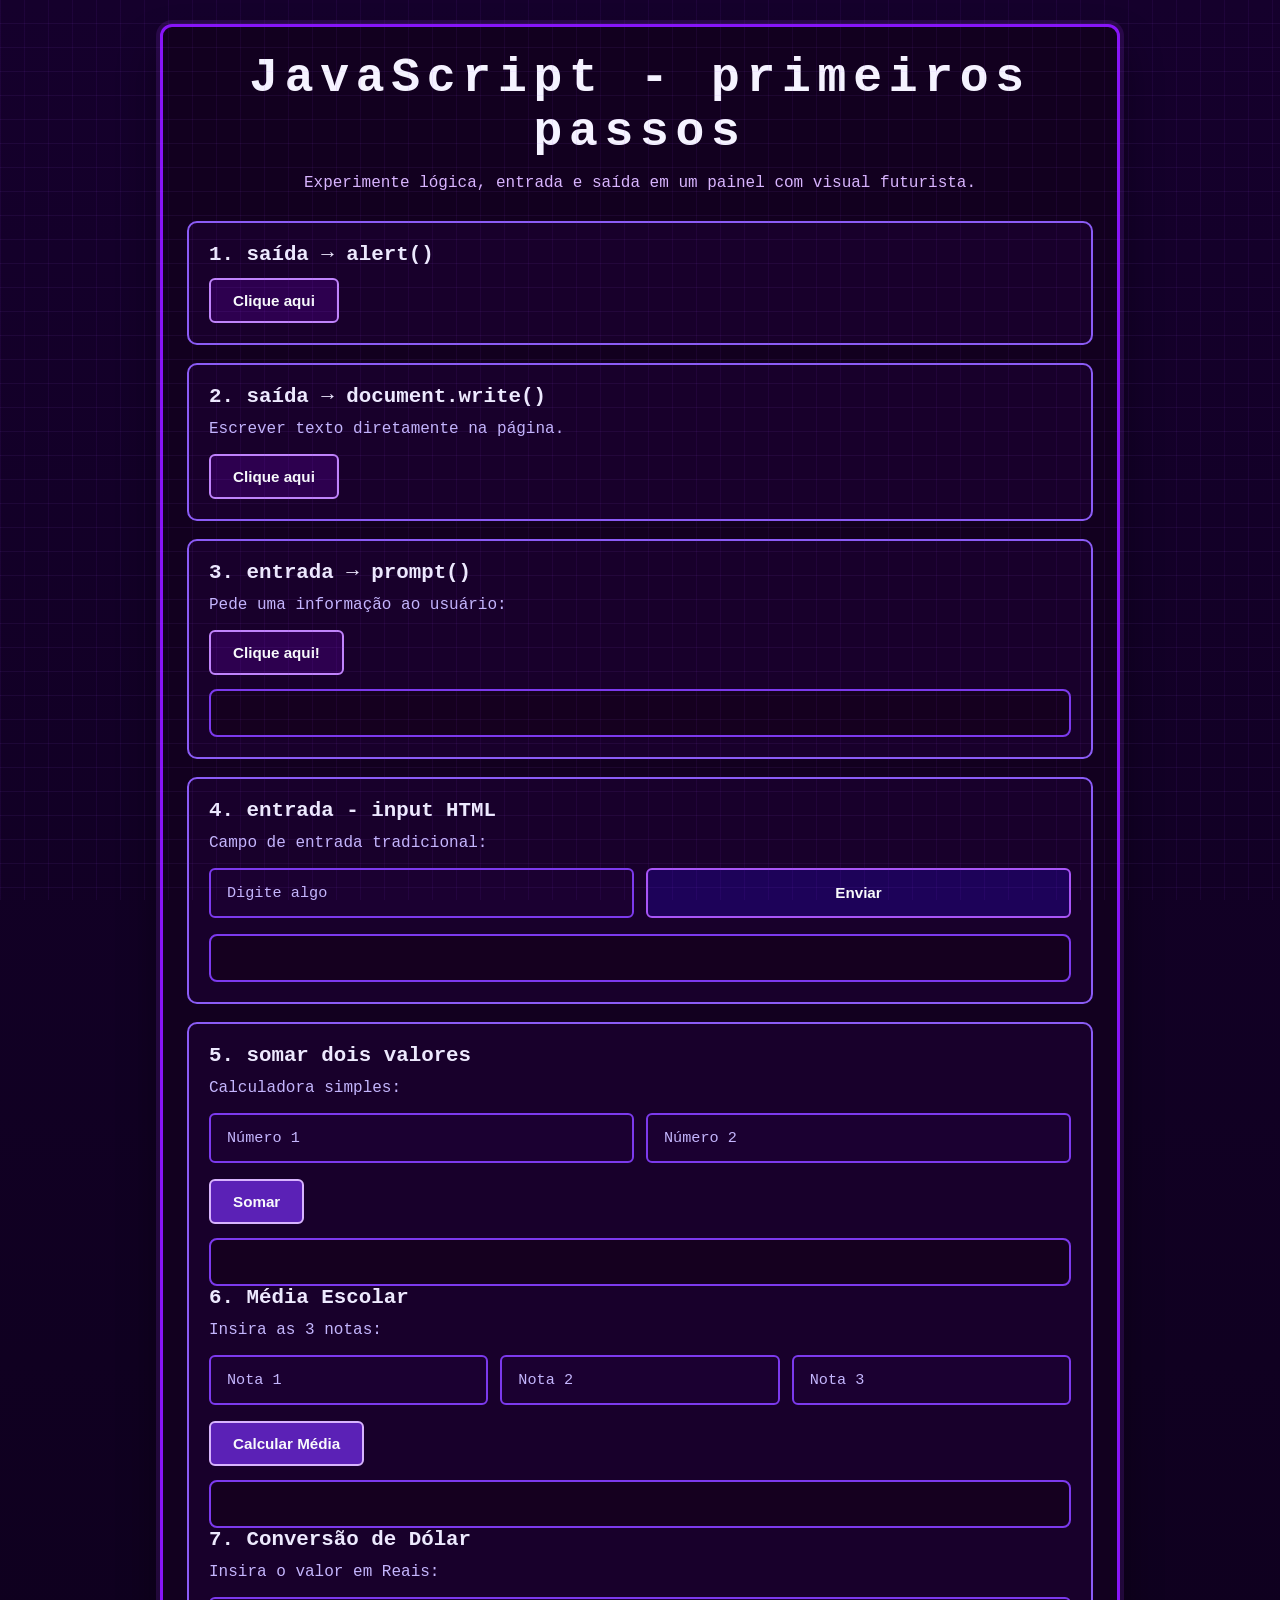
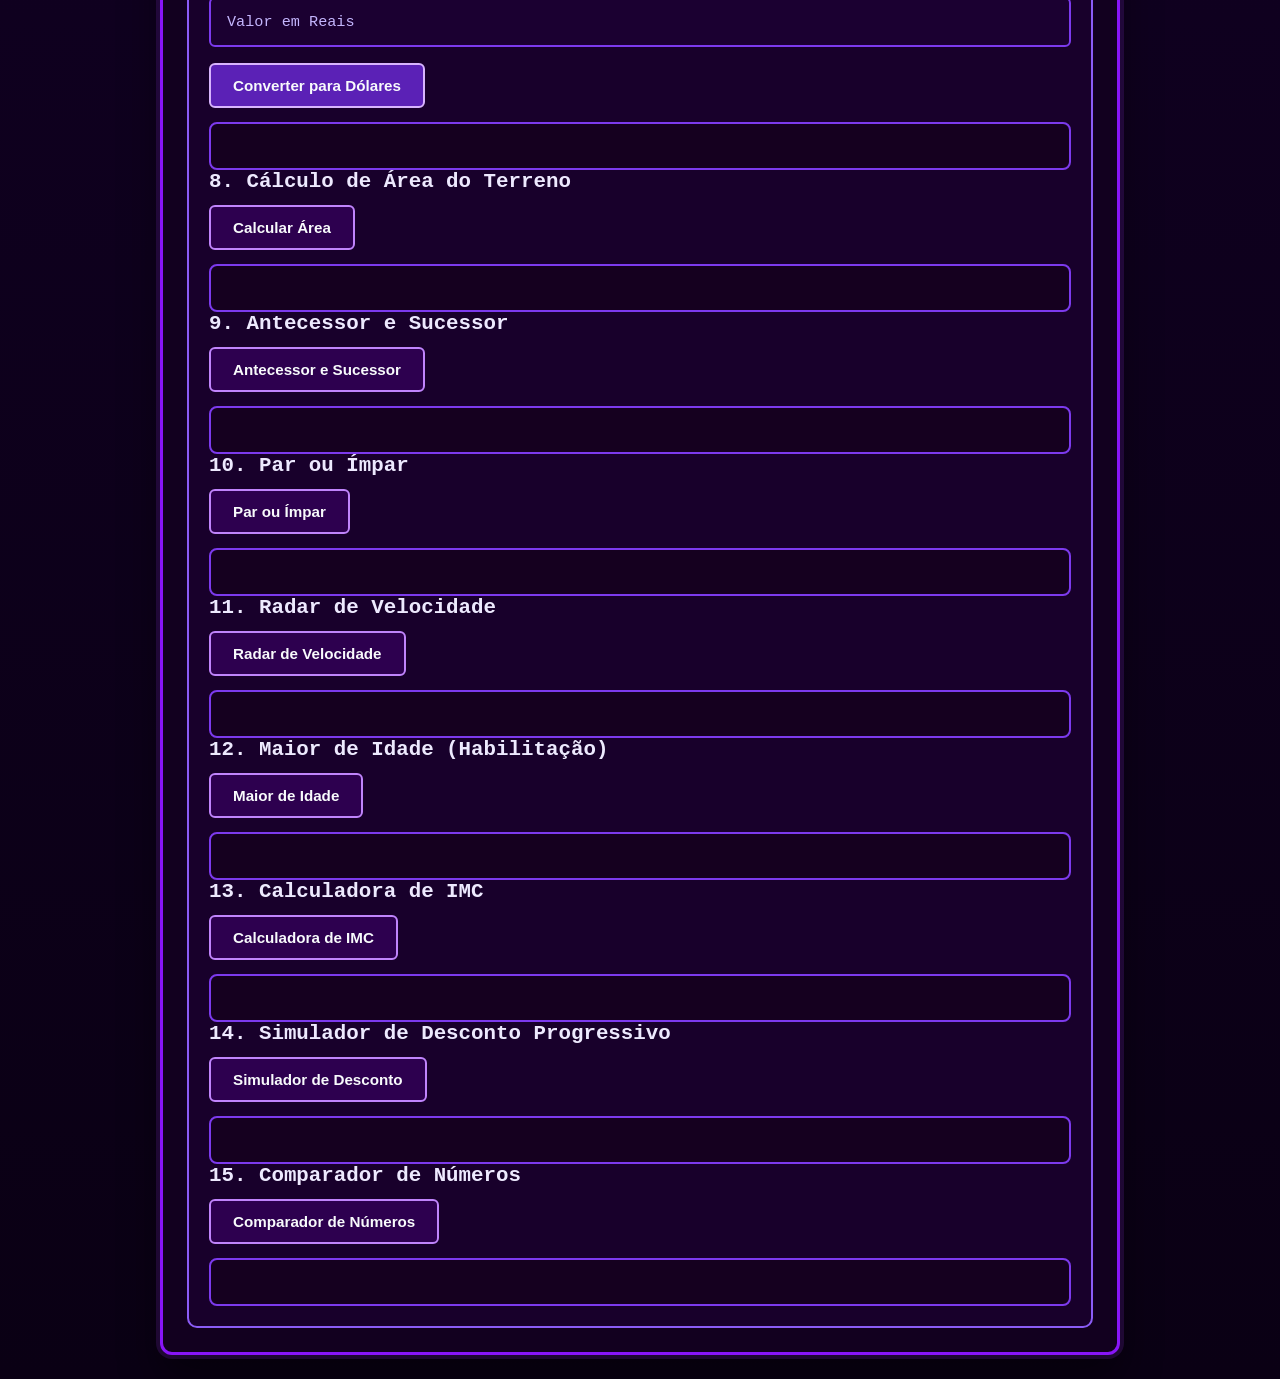
==== index.html @ 270cf328 "commit" ====
<!DOCTYPE html>
<html lang="pt-br">
<head>
    <meta charset="UTF-8">
    <meta name="viewport" content="width=device-width, initial-scale=1.0">
    <title>Futuristic JavaScript Lab</title>
    <link rel="stylesheet" href="./style.css">
</head>
<body>
    <main class="page">
        <div class="container">
            <header class="hero">
                <h1>JavaScript - primeiros passos</h1>
                <p>Experimente lógica, entrada e saída em um painel com visual futurista.</p>
            </header>

            <section class="card">
                <h2>1. saída → alert()</h2>
                <button class="btn" onclick="alert('Olá mundo!')">Clique aqui</button>
            </section>

            <section class="card">
                <h2>2. saída → document.write()</h2>
                <p>Escrever texto diretamente na página.</p>
                <button class="btn" onclick="minhaFuncao()">Clique aqui</button>
            </section>

            <section class="card">
                <h2>3. entrada → prompt()</h2>
                <p>Pede uma informação ao usuário:</p>
                <button class="btn" onclick="pergunta()">Clique aqui!</button>
                <div id="res1" class="resultado"></div>
            </section>

            <section class="card">
                <h2>4. entrada - input HTML</h2>
                <p>Campo de entrada tradicional:</p>
                <div class="form-row">
                    <input type="text" id="campo1" placeholder="Digite algo">
                    <button class="btn btn-secondary" onclick="mostrarTexto()">Enviar</button>
                </div>
                <div id="res2" class="resultado"></div>
            </section>

            <section class="card">
                <h2>5. somar dois valores</h2>
                <p>Calculadora simples:</p>
                <div class="form-row">
                    <input type="number" id="num1" placeholder="Número 1">
                    <input type="number" id="num2" placeholder="Número 2">
                </div>
                <button class="btn btn-primary" onclick="somar()">Somar</button>
                <div id="res3" class="resultado"></div>

                <h2> 6. Média Escolar</h2>
                <p>Insira as 3 notas:</p>
                <div class="form-row">
                    <input type="number" id="nota1" placeholder="Nota 1" min="0" max="10" step="0.1">
                    <input type="number" id="nota2" placeholder="Nota 2" min="0" max="10" step="0.1">
                    <input type="number" id="nota3" placeholder="Nota 3" min="0" max="10" step="0.1">
                </div>
                <button class="btn btn-primary" onclick="calcularMedia()">Calcular Média</button>
                <div id="res4" class="resultado"></div>

                <h2> 7. Conversão de Dólar</h2>
                <p>Insira o valor em Reais:</p>
                <div class="form-row">
                    <input type="number" id="reais" placeholder="Valor em Reais" step="0.01">
                </div>
                <button class="btn btn-primary" onclick="converterDolar()">Converter para Dólares</button>
                <div id="res5" class="resultado"></div>

                <h2> 8. Cálculo de Área do Terreno</h2>
                 <button class="btn" onclick="calcularAreaPrompt()">Calcular Área</button>
                <div id="res7" class="resultado"></div>
             
                <h2> 9. Antecessor e Sucessor</h2>
                 <button class="btn" onclick="AntecessorSucessor()">Antecessor e Sucessor</button>
                <div id="res9" class="resultado"></div>

                <h2> 10. Par ou Ímpar</h2>
                 <button class="btn" onclick="ParOuImpar()">Par ou Ímpar</button>
                <div id="res10" class="resultado"></div>

                <h2> 11. Radar de Velocidade</h2>
                <button class="btn" onclick="RadardeVelocidade()">Radar de Velocidade</button>
                <div id="res11" class="resultado"></div>

                <h2> 12. Maior de Idade (Habilitação)</h2>
                <button class="btn" onclick="MaiordeIdade()">Maior de Idade</button>
                <div id="res12" class="resultado"></div>

                <h2> 13. Calculadora de IMC</h2>
                <button class="btn" onclick="CalculadoraIMC()">Calculadora de IMC</button>
                <div id="res13" class="resultado"></div>

                <h2> 14. Simulador de Desconto Progressivo</h2>
                <button class="btn" onclick="SimuladorDesconto()">Simulador de Desconto</button>
                <div id="res14" class="resultado"></div>

                <h2> 15. Comparador de Números </h2>
                <button class="btn" onclick="ComparadorNumeros()">Comparador de Números</button>
                <div id="res15" class="resultado"></div>
            </section>
        </div>
            </main>
    <script src="./js/script.js"></script>
</body>
</html>
---- style.css ----
* {
    box-sizing: border-box;
}

body {
    margin: 0;
    min-height: 100vh;
    font-family: "Courier New", Courier, monospace;
    background: linear-gradient(180deg, #15002c 0%, #0a0014 100%);
    color: #f3f4ff;
    image-rendering: crisp-edges;
}

body::before {
    content: "";
    position: fixed;
    inset: 0;
    background-image: linear-gradient(90deg, rgba(147, 51, 234, 0.08) 1px, transparent 1px),
                      linear-gradient(0deg, rgba(168, 85, 247, 0.08) 1px, transparent 1px);
    background-size: 24px 24px;
    pointer-events: none;
}

.page {
    display: flex;
    align-items: center;
    justify-content: center;
    min-height: 100vh;
    padding: 24px;
}

.container {
    width: min(100%, 960px);
    background: #12001f;
    border: 3px solid #8815f8;
    border-radius: 12px;
    padding: 24px;
    box-shadow: 0 0 0 4px rgba(147, 51, 234, 0.16), 0 24px 40px rgba(0, 0, 0, 0.45);
}

.hero {
    text-align: center;
    margin-bottom: 24px;
}

.hero h1 {
    margin: 0;
    font-size: clamp(2rem, 4vw, 3rem);
    letter-spacing: 0.14em;
    color: #f5f3ff;
    text-shadow: 0 0 0 rgba(255, 255, 255, 0.1);
}

.hero p {
    margin: 12px auto 0;
    max-width: 740px;
    color: #d8b4fe;
    line-height: 1.6;
}

.card {
    background: #18002b;
    border: 2px solid #8b5cf6;
    border-radius: 10px;
    padding: 20px;
    margin-bottom: 18px;
}

.card:last-child {
    margin-bottom: 0;
}

.card h2 {
    margin: 0 0 12px;
    font-size: 1.3rem;
    color: #ede9fe;
}

.card p {
    margin: 0 0 16px;
    color: #c4b5fd;
}

.form-row {
    display: grid;
    grid-template-columns: repeat(auto-fit, minmax(160px, 1fr));
    gap: 12px;
    margin-bottom: 16px;
}

input[type="text"],
input[type="number"] {
    width: 100%;
    padding: 14px 16px;
    border-radius: 6px;
    border: 2px solid #7c3aed;
    background: #1b0031;
    color: #f8fafc;
    font-family: inherit;
    font-size: 0.95rem;
}

input[type="text"]::placeholder,
input[type="number"]::placeholder {
    color: #c4b5fd;
}

input[type="text"]:focus,
input[type="number"]:focus {
    outline: none;
    border-color: #c084fc;
}

button {
    cursor: pointer;
    border: 2px solid #c084fc;
    border-radius: 6px;
    padding: 12px 22px;
    font-size: 0.95rem;
    font-weight: 700;
    background: #2d004f;
    color: #f8fafc;
    transition: transform 120ms ease, background 120ms ease;
}

.btn:hover {
    transform: translateY(-1px);
    background: #4c1d95;
}

.btn-secondary {
    background: #1d0259;
    border-color: #a855f7;
}

.btn-primary {
    background: #5b21b6;
    border-color: #d8b4fe;
}

.resultado {
    margin-top: 14px;
    padding: 18px;
    border-radius: 8px;
    background: #15001f;
    border: 2px solid #7c3aed;
    color: #f8fafc;
    min-height: 48px;
}

@media (max-width: 640px) {
    .container {
        padding: 18px;
    }

    .card {
        padding: 18px;
    }

    .hero h1 {
        font-size: clamp(1.8rem, 8vw, 2.6rem);
    }
}
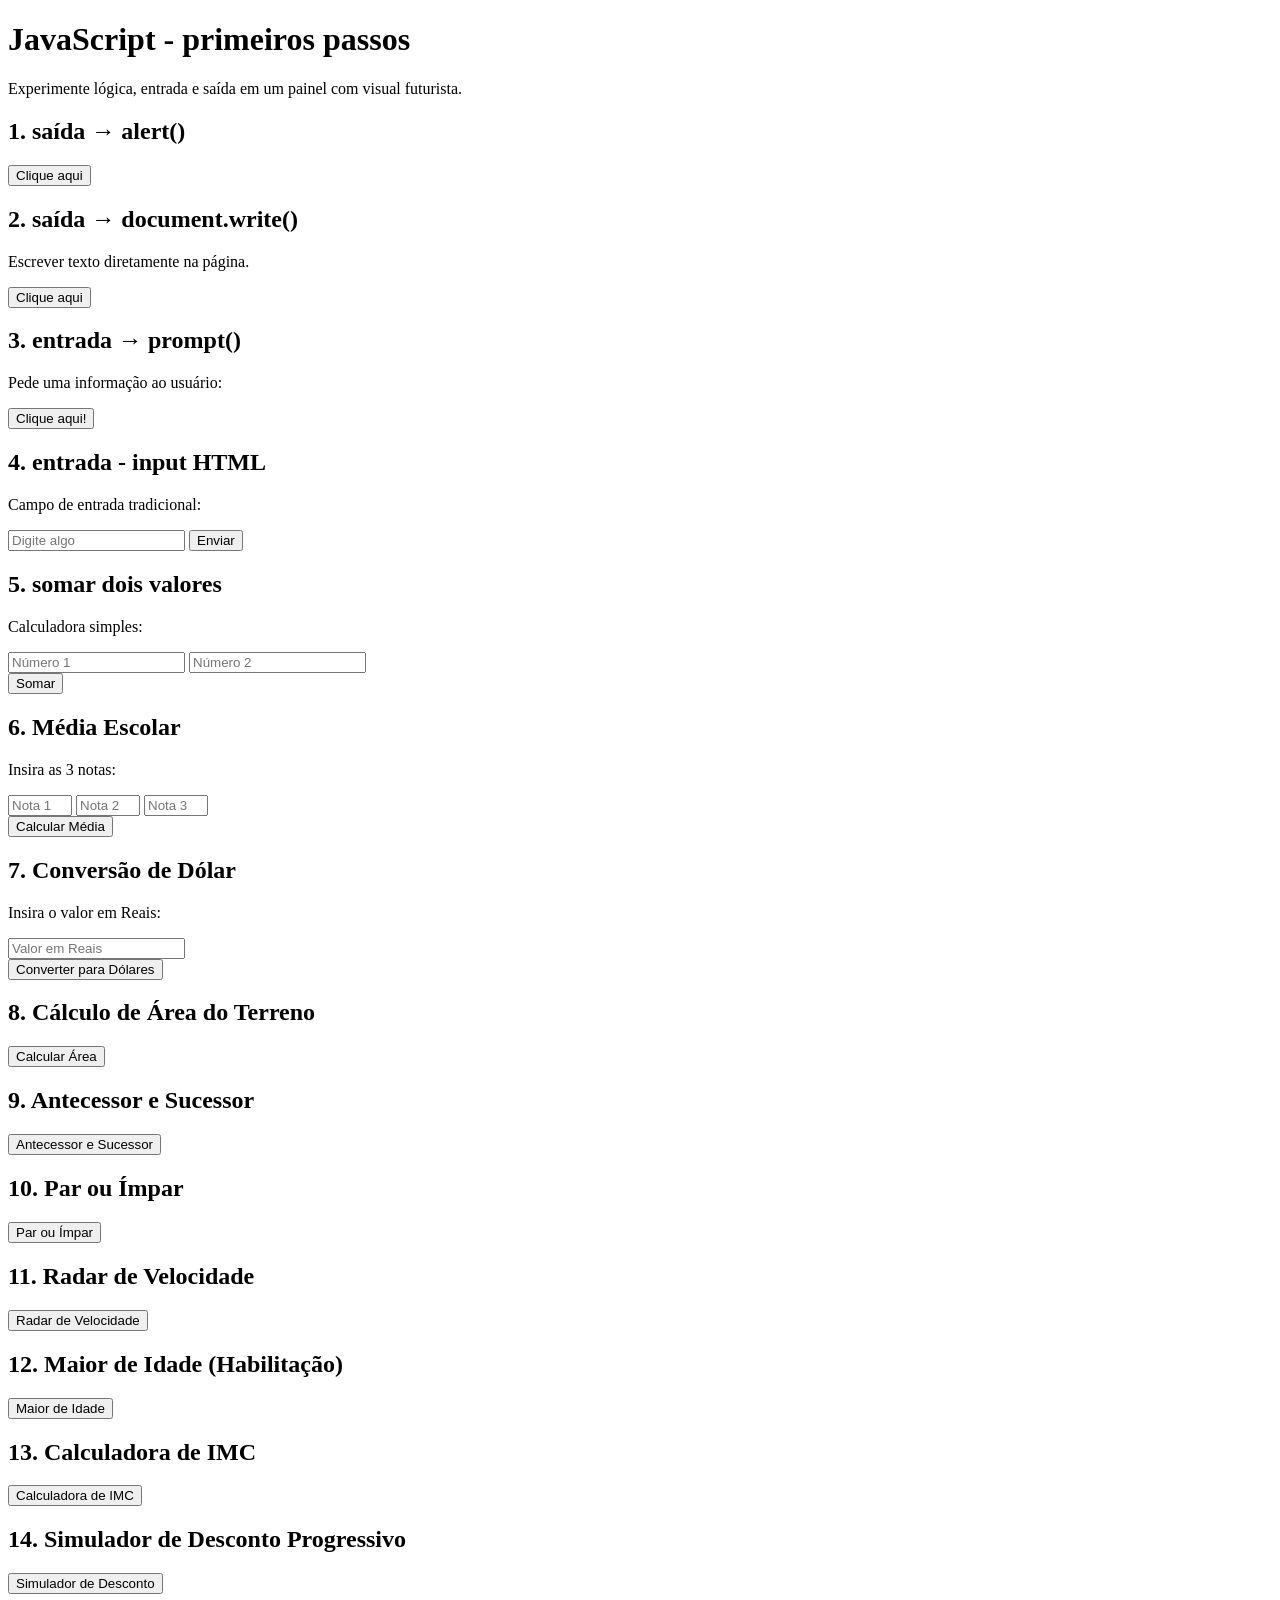
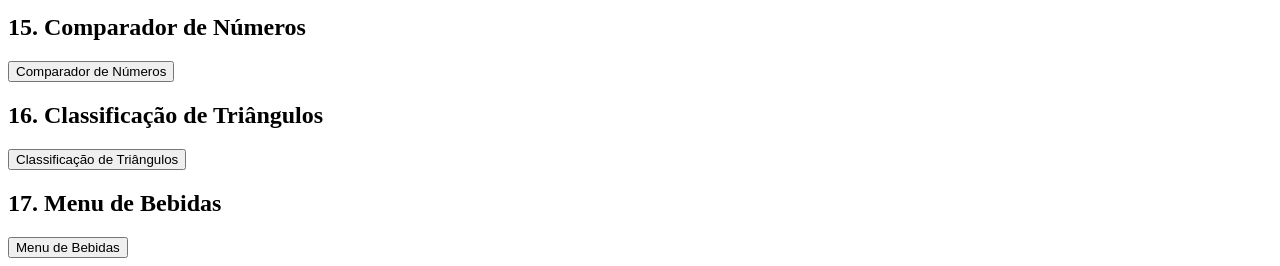
==== commit 779f2fbb: "limpando arquivos" ====
--- a/index.html
+++ b/index.html
@@ -4,8 +4,9 @@
     <meta charset="UTF-8">
     <meta name="viewport" content="width=device-width, initial-scale=1.0">
     <title>Futuristic JavaScript Lab</title>
-    <link rel="stylesheet" href="./style.css">
+    <link rel="stylesheet" href="./css/style.css">
 </head>
+
 <body>
     <main class="page">
         <div class="container">
@@ -51,7 +52,8 @@
                 </div>
                 <button class="btn btn-primary" onclick="somar()">Somar</button>
                 <div id="res3" class="resultado"></div>
-
+            </section>
+            <section class="card">
                 <h2> 6. Média Escolar</h2>
                 <p>Insira as 3 notas:</p>
                 <div class="form-row">
@@ -61,7 +63,8 @@
                 </div>
                 <button class="btn btn-primary" onclick="calcularMedia()">Calcular Média</button>
                 <div id="res4" class="resultado"></div>
-
+            </section>
+            <section class="card">
                 <h2> 7. Conversão de Dólar</h2>
                 <p>Insira o valor em Reais:</p>
                 <div class="form-row">
@@ -69,48 +72,71 @@
                 </div>
                 <button class="btn btn-primary" onclick="converterDolar()">Converter para Dólares</button>
                 <div id="res5" class="resultado"></div>
+            </section>
+            <section class="card">
 
                 <h2> 8. Cálculo de Área do Terreno</h2>
-                 <button class="btn" onclick="calcularAreaPrompt()">Calcular Área</button>
+                <button class="btn" onclick="calcularAreaPrompt()">Calcular Área</button>
                 <div id="res7" class="resultado"></div>
-             
+            </section>
+            <section class="card">
+
                 <h2> 9. Antecessor e Sucessor</h2>
-                 <button class="btn" onclick="AntecessorSucessor()">Antecessor e Sucessor</button>
+                <button class="btn" onclick="AntecessorSucessor()">Antecessor e Sucessor</button>
                 <div id="res9" class="resultado"></div>
+            </section>
+            <section class="card">
 
                 <h2> 10. Par ou Ímpar</h2>
-                 <button class="btn" onclick="ParOuImpar()">Par ou Ímpar</button>
+                <button class="btn" onclick="ParOuImpar()">Par ou Ímpar</button>
                 <div id="res10" class="resultado"></div>
+            </section>
+            <section class="card">
 
                 <h2> 11. Radar de Velocidade</h2>
                 <button class="btn" onclick="RadardeVelocidade()">Radar de Velocidade</button>
                 <div id="res11" class="resultado"></div>
+            </section>
+            <section class="card">
 
                 <h2> 12. Maior de Idade (Habilitação)</h2>
                 <button class="btn" onclick="MaiordeIdade()">Maior de Idade</button>
                 <div id="res12" class="resultado"></div>
+            </section>
+            <section class="card">
 
                 <h2> 13. Calculadora de IMC</h2>
                 <button class="btn" onclick="CalculadoraIMC()">Calculadora de IMC</button>
                 <div id="res13" class="resultado"></div>
+            </section>
+            <section class="card">
 
                 <h2> 14. Simulador de Desconto Progressivo</h2>
                 <button class="btn" onclick="SimuladorDesconto()">Simulador de Desconto</button>
                 <div id="res14" class="resultado"></div>
+            </section>
+            <section class="card">
 
                 <h2> 15. Comparador de Números </h2>
                 <button class="btn" onclick="ComparadorNumeros()">Comparador de Números</button>
                 <div id="res15" class="resultado"></div>
             </section>
+            <section class="card">
+
+                <h2> 16. Classificação de Triângulos</h2>
+                <button class="btn" onclick="ClassificacaoTriangulos()">Classificação de Triângulos</button>
+                <div id="res16" class="resultado"></div>
+            </section>
+<section class="card">
+             <h2> 17.  Menu de Bebidas</h2>
+                <button class="btn" onclick="MenuBebidas()">Menu de Bebidas</button>
+                <div id="res17" class="resultado"></div>
+            </section>
+
+
         </div>
-            </main>
-    <script src="./js/script.js"></script>
+    </main>
+<Script src="./js/script.js"></script>
+
 </body>
-</html> 
-
-                
-    
-
-        
-               
-   +</html>
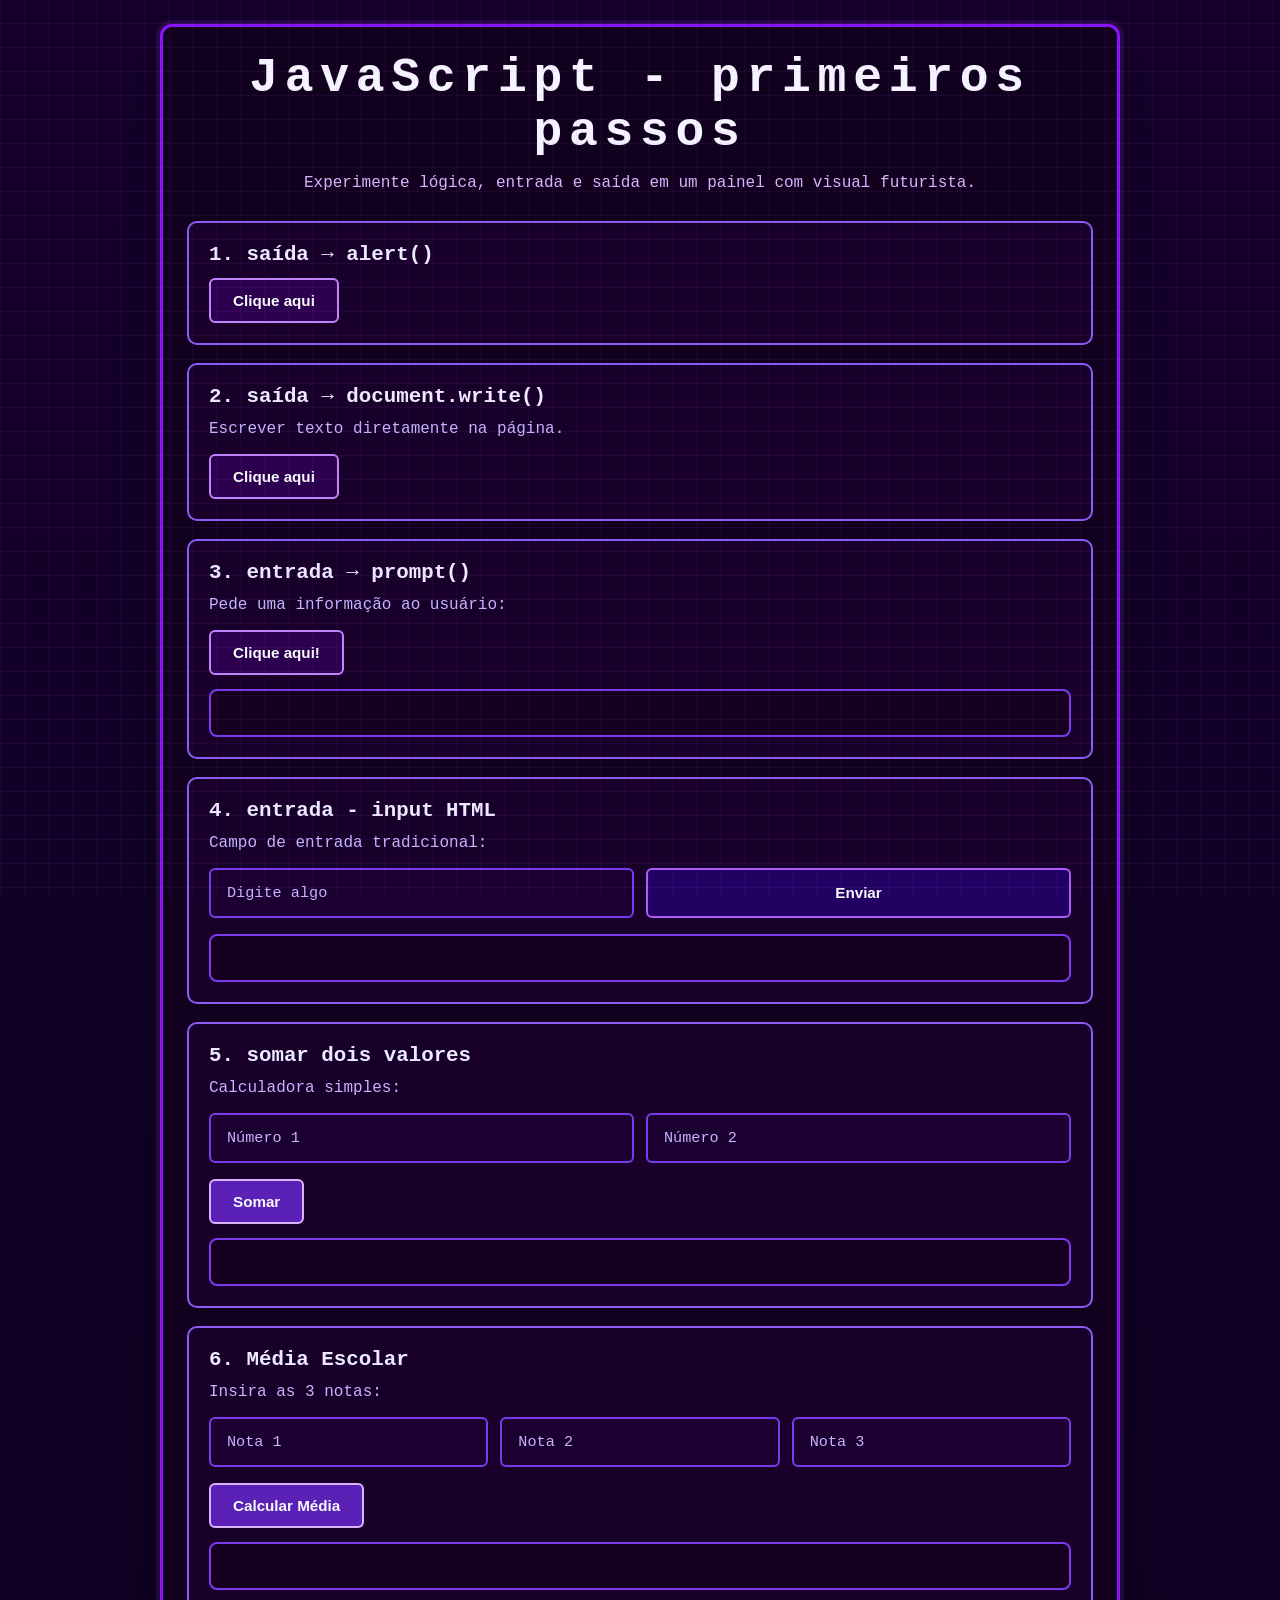
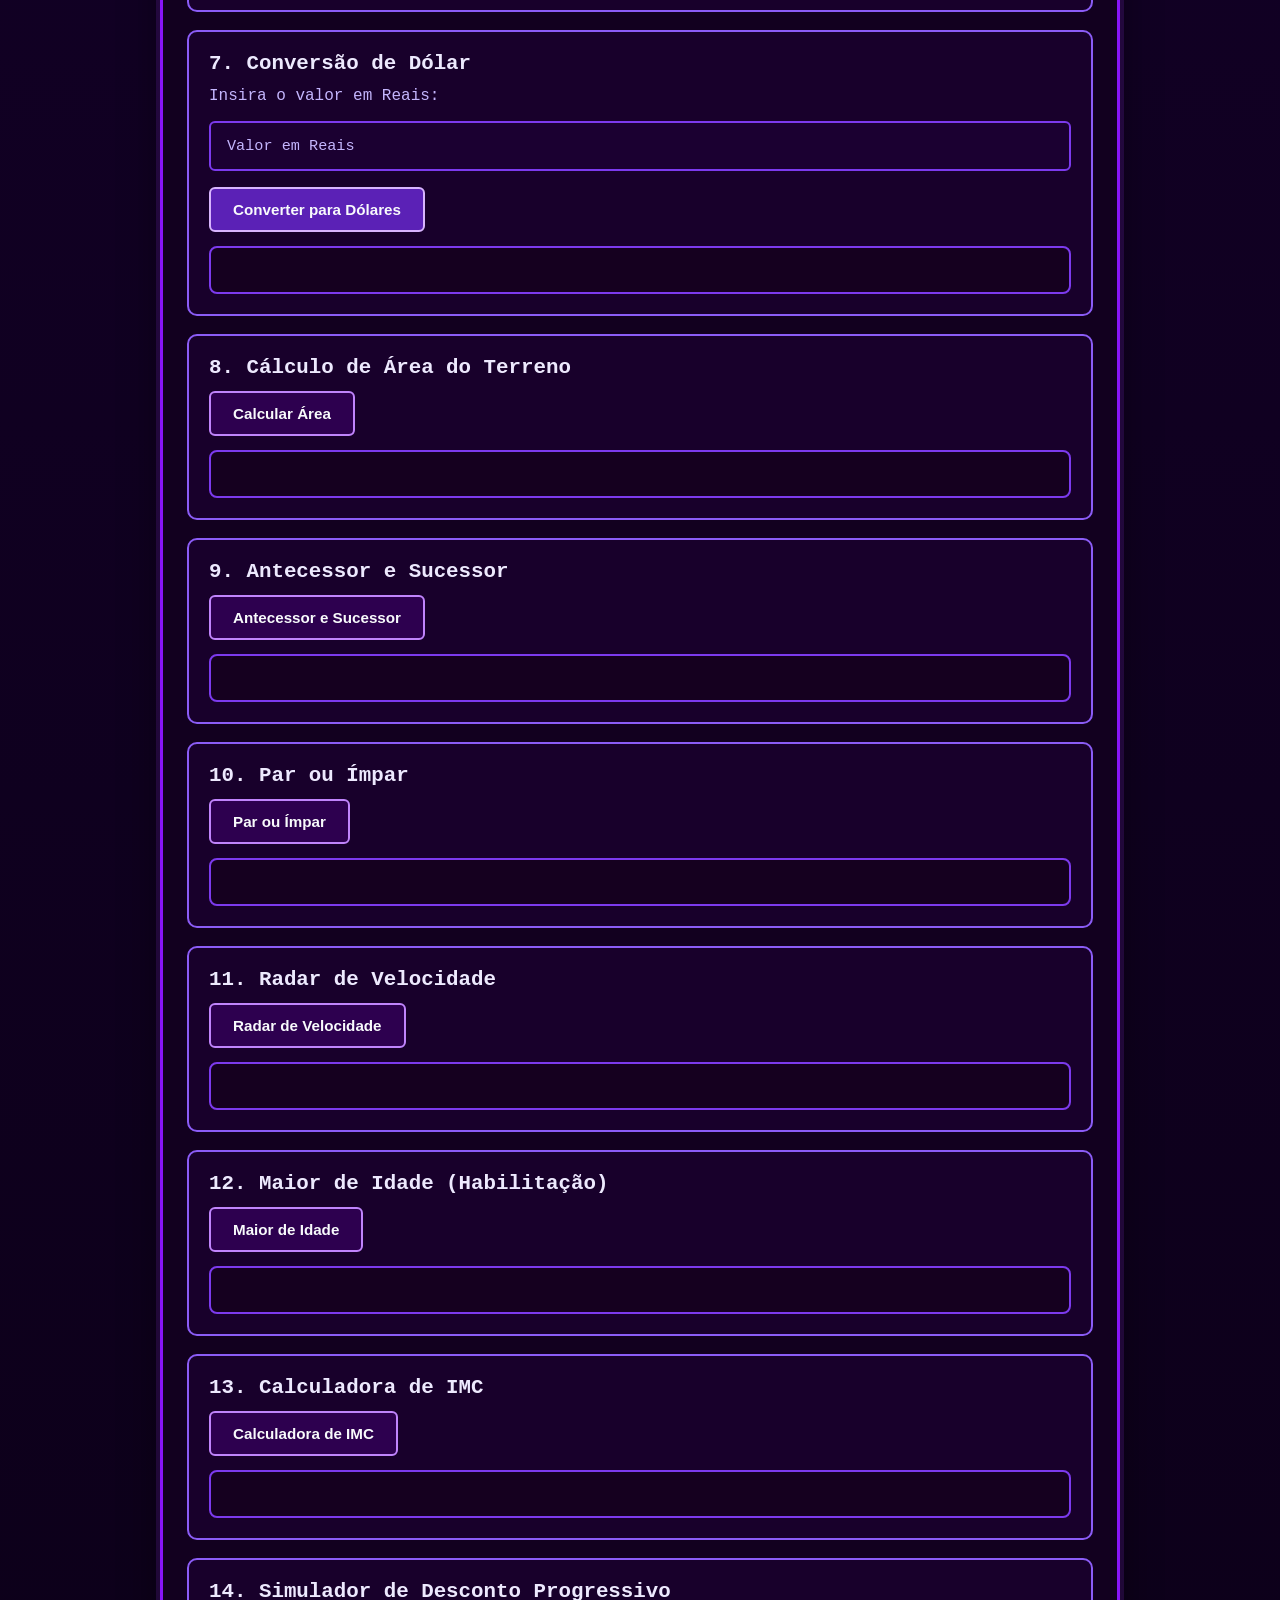
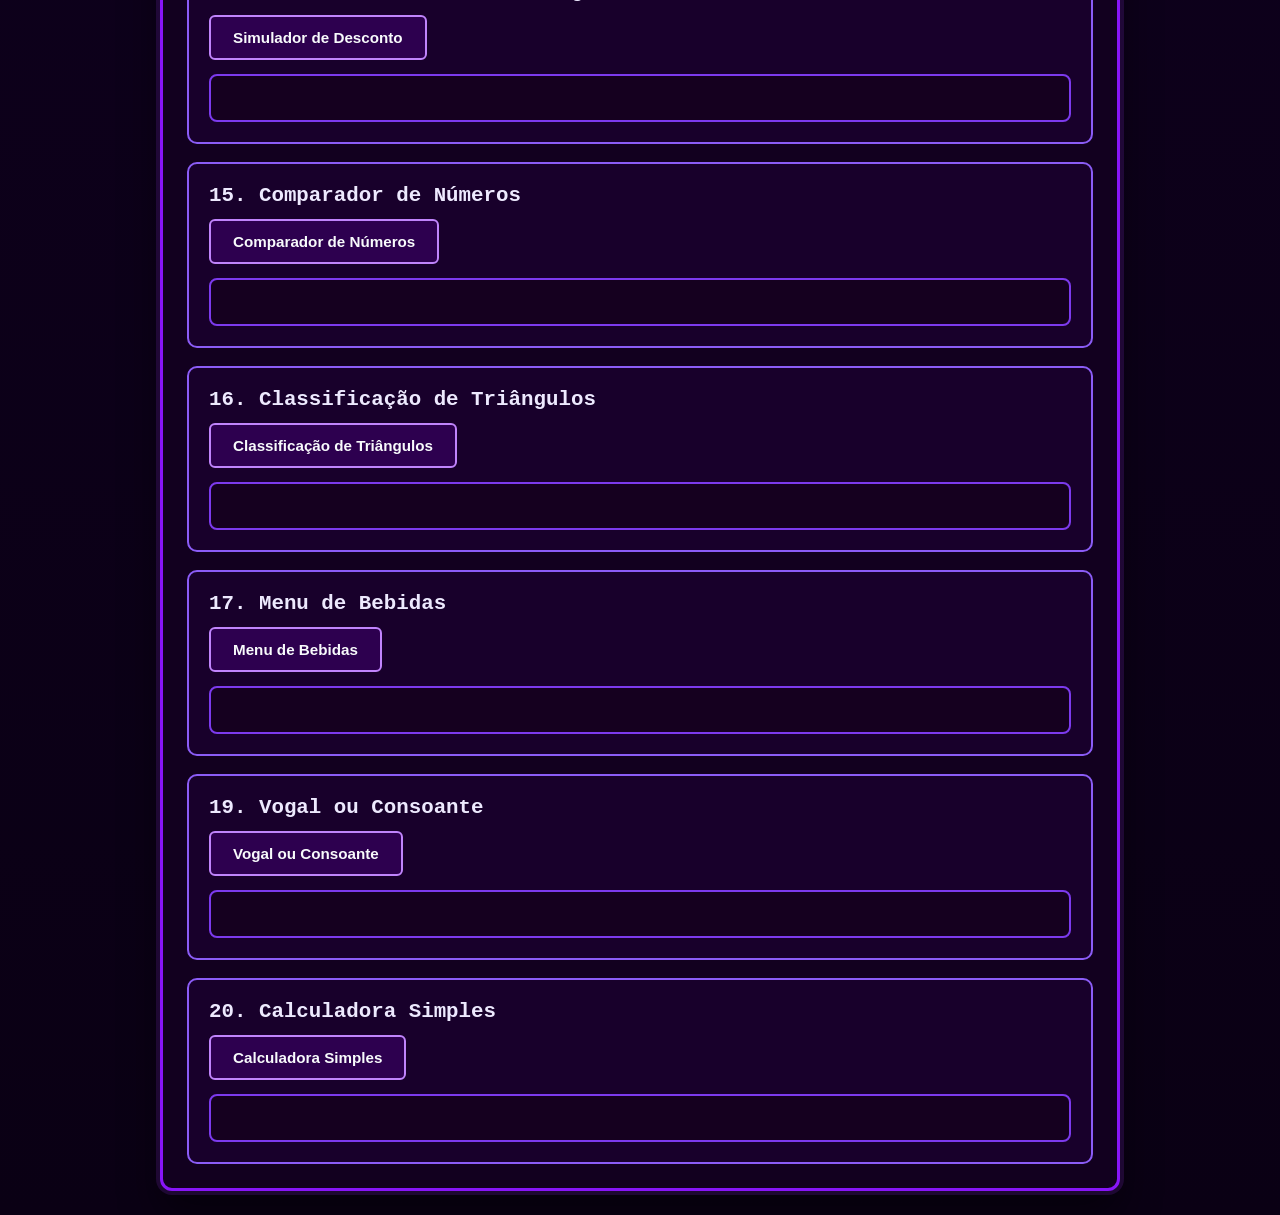
==== commit 8cc90369: "Minha primeira atualização" ====
--- a/index.html
+++ b/index.html
@@ -132,6 +132,20 @@
                 <button class="btn" onclick="MenuBebidas()">Menu de Bebidas</button>
                 <div id="res17" class="resultado"></div>
             </section>
+        
+            <section class="card">
+                 <h2> 19.  Vogal ou Consoante </h2>
+                <button class="btn" onclick="VogalOuConsoante()">Vogal ou Consoante</button>
+                <div id="res19" class="resultado"></div>
+            </section>
+
+             <section class="card">
+                 <h2> 20.  Calculadora Simples </h2>
+                <button class="btn" onclick="CalculadoraSimples()">Calculadora Simples</button>
+                <div id="res20" class="resultado"></div>
+            </section>
+
+
 
 
         </div>
--- a/css/style.css
+++ b/css/style.css
@@ -0,0 +1,163 @@
+* {
+    box-sizing: border-box;
+}
+
+body {
+    margin: 0;
+    min-height: 100vh;
+    font-family: "Courier New", Courier, monospace;
+    background: linear-gradient(180deg, #15002c 0%, #0a0014 100%);
+    color: #f3f4ff;
+    image-rendering: crisp-edges;
+}
+
+body::before {
+    content: "";
+    position: fixed;
+    inset: 0;
+    background-image: linear-gradient(90deg, rgba(147, 51, 234, 0.08) 1px, transparent 1px),
+                      linear-gradient(0deg, rgba(168, 85, 247, 0.08) 1px, transparent 1px);
+    background-size: 24px 24px;
+    pointer-events: none;
+}
+
+.page {
+    display: flex;
+    align-items: center;
+    justify-content: center;
+    min-height: 100vh;
+    padding: 24px;
+}
+
+.container {
+    width: min(100%, 960px);
+    background: #12001f;
+    border: 3px solid #8815f8;
+    border-radius: 12px;
+    padding: 24px;
+    box-shadow: 0 0 0 4px rgba(147, 51, 234, 0.16), 0 24px 40px rgba(0, 0, 0, 0.45);
+}
+
+.hero {
+    text-align: center;
+    margin-bottom: 24px;
+}
+
+.hero h1 {
+    margin: 0;
+    font-size: clamp(2rem, 4vw, 3rem);
+    letter-spacing: 0.14em;
+    color: #f5f3ff;
+    text-shadow: 0 0 0 rgba(255, 255, 255, 0.1);
+}
+
+.hero p {
+    margin: 12px auto 0;
+    max-width: 740px;
+    color: #d8b4fe;
+    line-height: 1.6;
+}
+
+.card {
+    background: #18002b;
+    border: 2px solid #8b5cf6;
+    border-radius: 10px;
+    padding: 20px;
+    margin-bottom: 18px;
+}
+
+.card:last-child {
+    margin-bottom: 0;
+}
+
+.card h2 {
+    margin: 0 0 12px;
+    font-size: 1.3rem;
+    color: #ede9fe;
+}
+
+.card p {
+    margin: 0 0 16px;
+    color: #c4b5fd;
+}
+
+.form-row {
+    display: grid;
+    grid-template-columns: repeat(auto-fit, minmax(160px, 1fr));
+    gap: 12px;
+    margin-bottom: 16px;
+}
+
+input[type="text"],
+input[type="number"] {
+    width: 100%;
+    padding: 14px 16px;
+    border-radius: 6px;
+    border: 2px solid #7c3aed;
+    background: #1b0031;
+    color: #f8fafc;
+    font-family: inherit;
+    font-size: 0.95rem;
+}
+
+input[type="text"]::placeholder,
+input[type="number"]::placeholder {
+    color: #c4b5fd;
+}
+
+input[type="text"]:focus,
+input[type="number"]:focus {
+    outline: none;
+    border-color: #c084fc;
+}
+
+button {
+    cursor: pointer;
+    border: 2px solid #c084fc;
+    border-radius: 6px;
+    padding: 12px 22px;
+    font-size: 0.95rem;
+    font-weight: 700;
+    background: #2d004f;
+    color: #f8fafc;
+    transition: transform 120ms ease, background 120ms ease;
+}
+
+.btn:hover {
+    transform: translateY(-1px);
+    background: #4c1d95;
+}
+
+.btn-secondary {
+    background: #210263;
+    border-color: #ae5bfc;
+}
+
+.btn-primary {
+    background: #5b21b6;
+    border-color: #d8b4fe;
+}
+
+.resultado {
+    margin-top: 14px;
+    padding: 18px;
+    border-radius: 8px;
+    background: #15001f;
+    border: 2px solid #7c3aed;
+    color: #f8fafc;
+    min-height: 48px;
+}
+
+@media (max-width: 640px) {
+    .container {
+        padding: 18px;
+    }
+
+    .card {
+        padding: 18px;
+    }
+
+    .hero h1 {
+        font-size: clamp(1.8rem, 8vw, 2.6rem);
+    }
+}
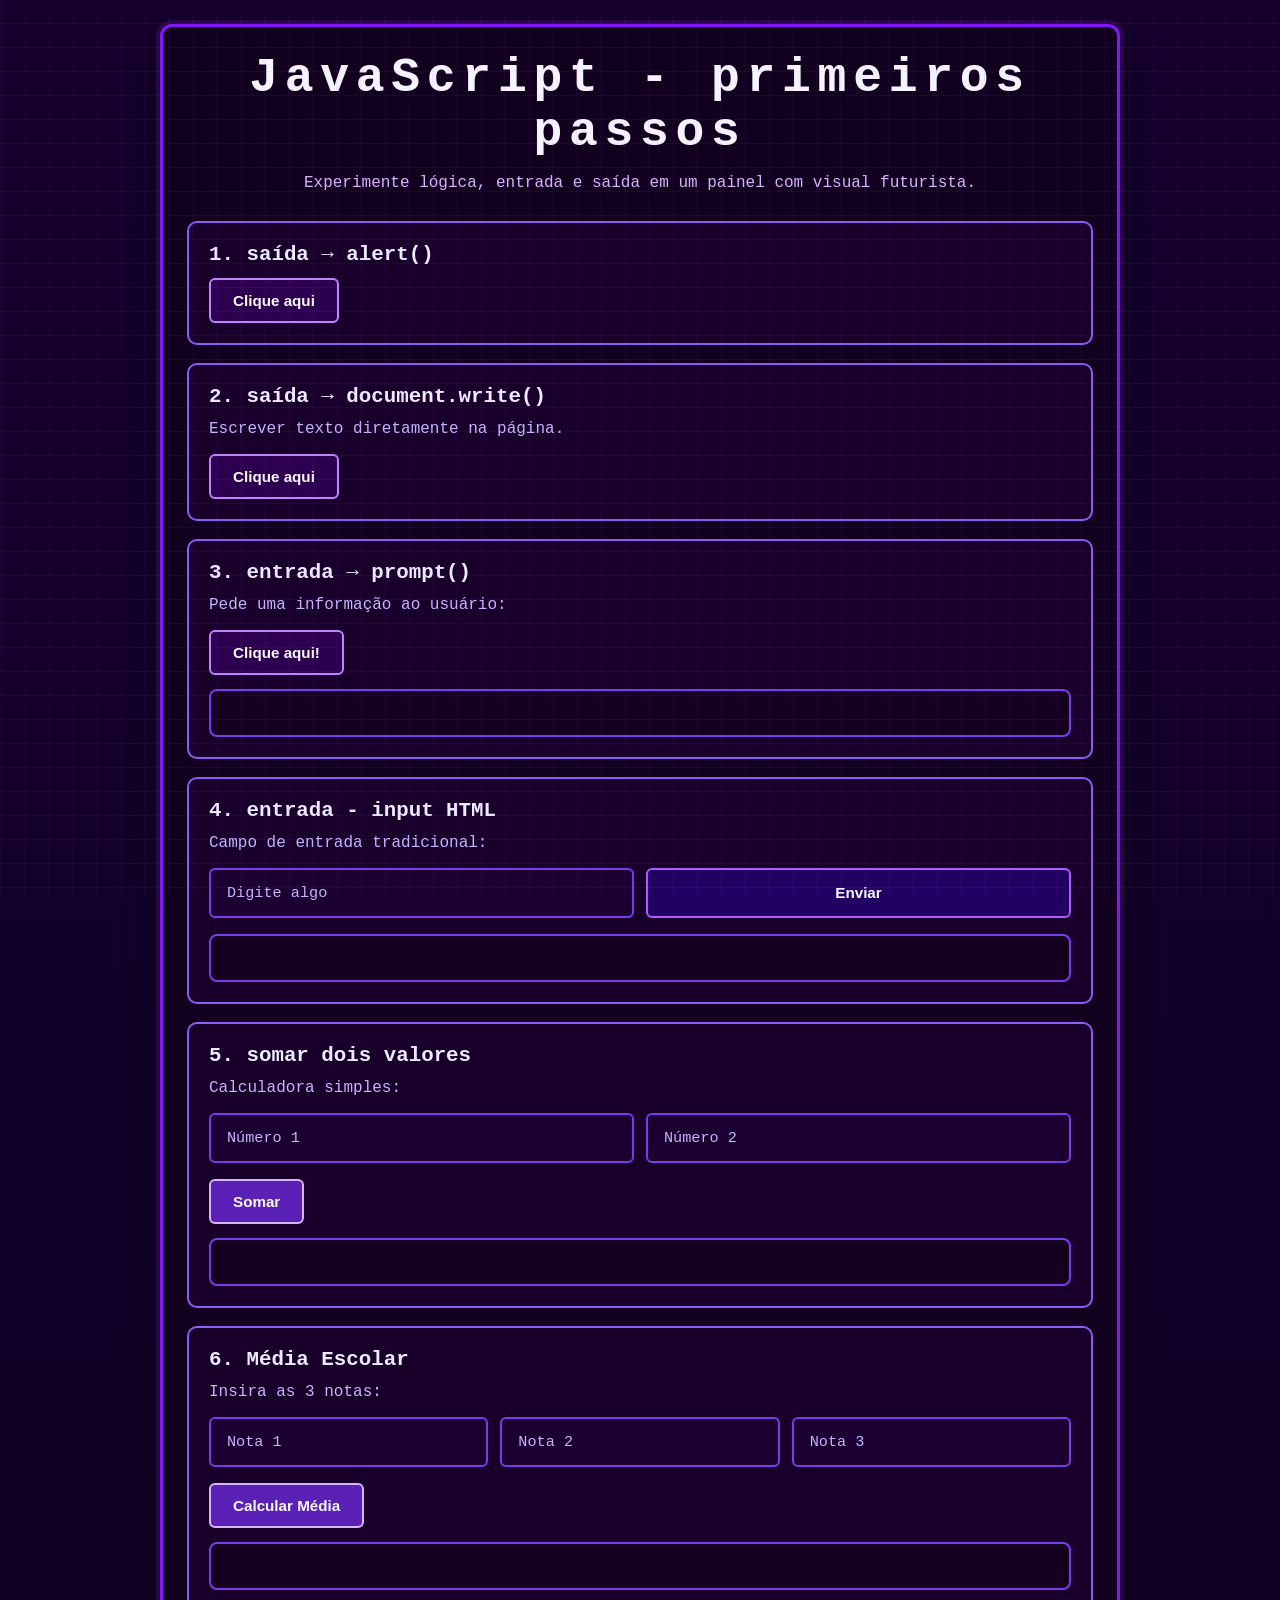
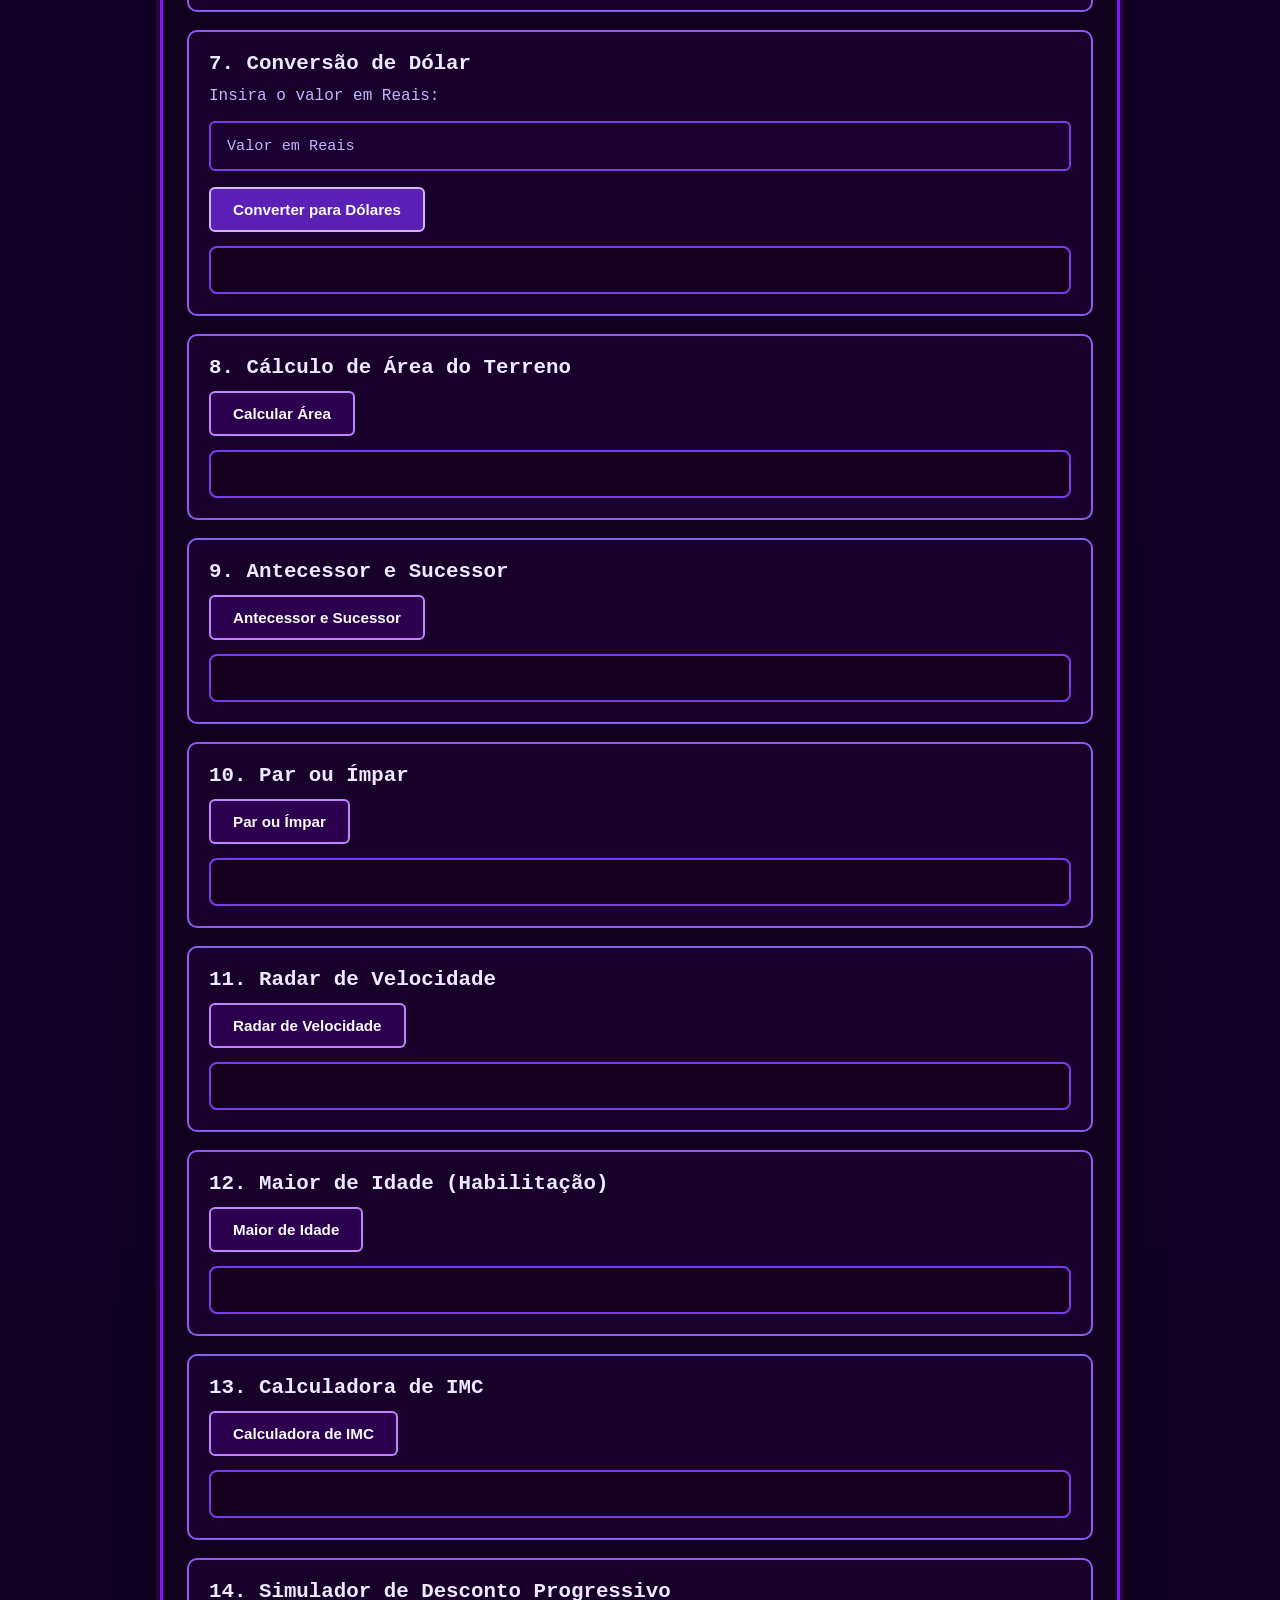
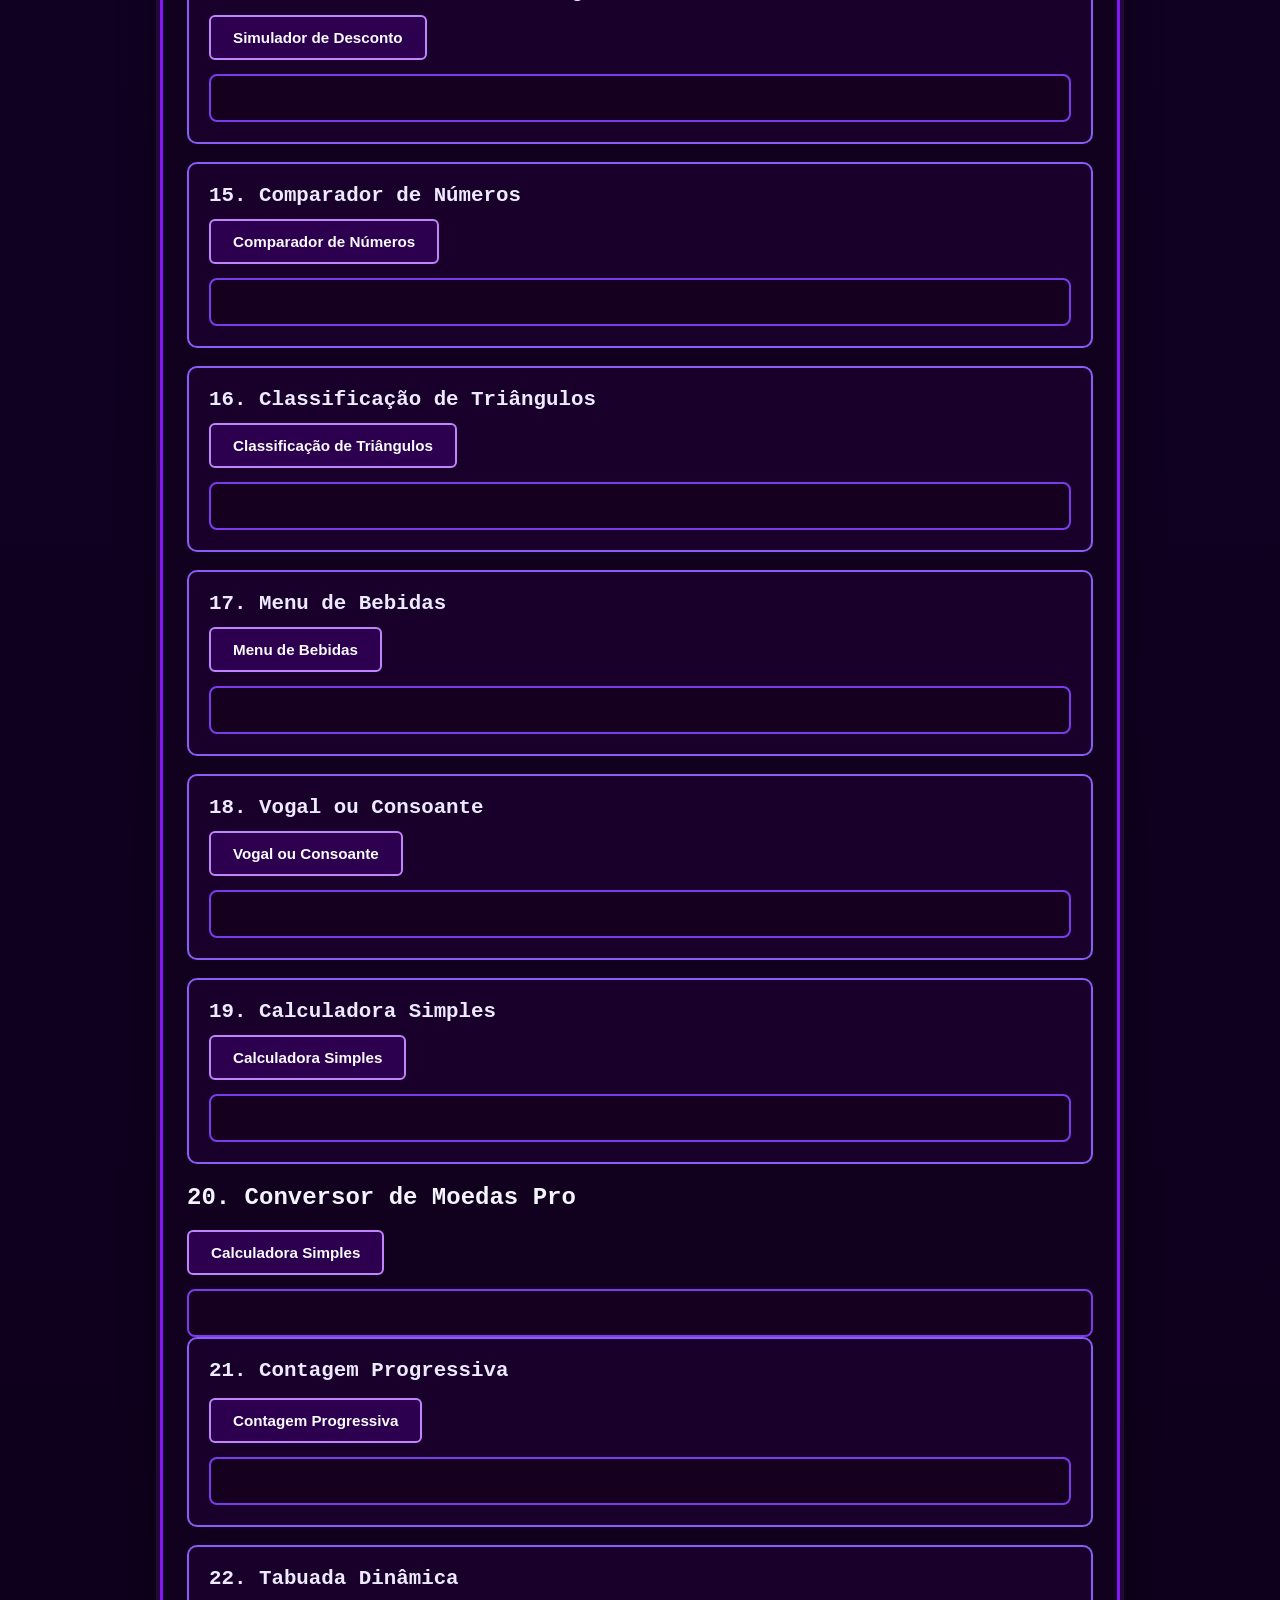
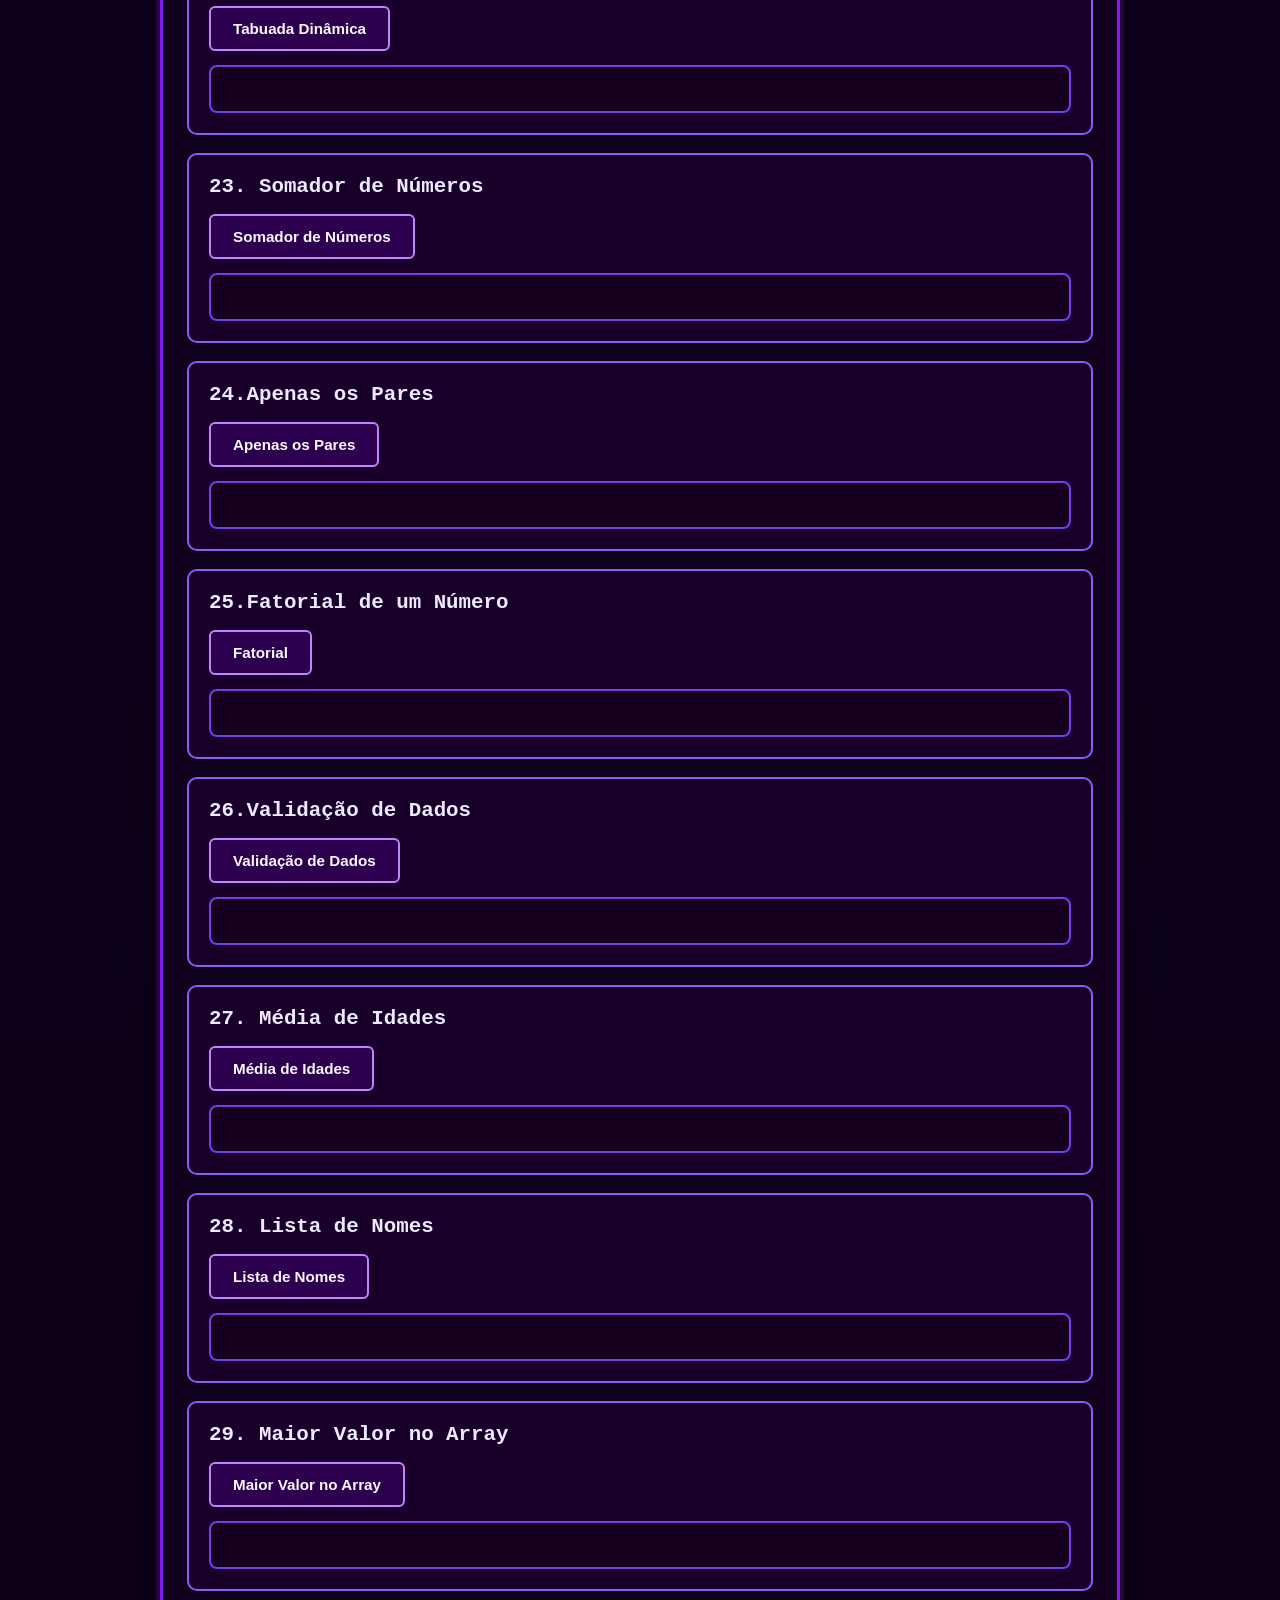
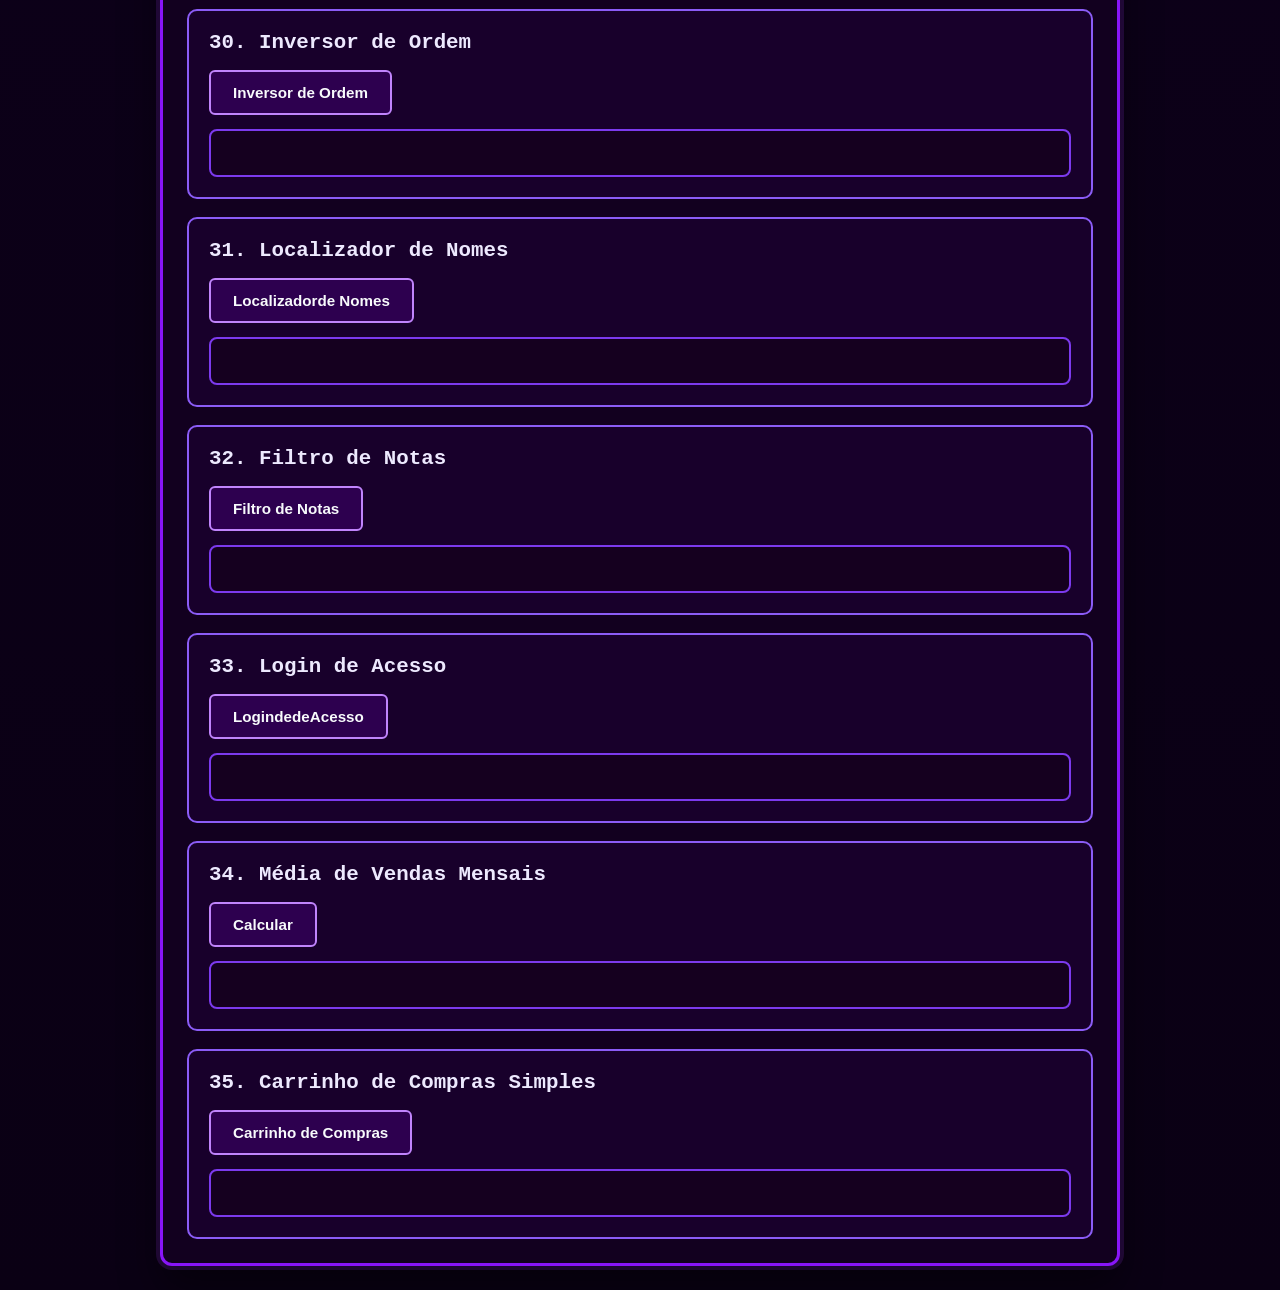
==== commit 20e995e8: "Minha nova atualização" ====
--- a/index.html
+++ b/index.html
@@ -134,16 +134,111 @@
             </section>
         
             <section class="card">
-                 <h2> 19.  Vogal ou Consoante </h2>
+                 <h2> 18.  Vogal ou Consoante </h2>
                 <button class="btn" onclick="VogalOuConsoante()">Vogal ou Consoante</button>
+                <div id="res18" class="resultado"></div>
+            </section>
+
+             <section class="card">
+                 <h2> 19.  Calculadora Simples </h2>
+                <button class="btn" onclick="CalculadoraSimples()">Calculadora Simples</button>
                 <div id="res19" class="resultado"></div>
             </section>
-
-             <section class="card">
-                 <h2> 20.  Calculadora Simples </h2>
-                <button class="btn" onclick="CalculadoraSimples()">Calculadora Simples</button>
+             <h2> 20.   Conversor de Moedas Pro </h2>
+                <button class="btn" onclick=" ConversordeMoedasPro()">Calculadora Simples</button>
                 <div id="res20" class="resultado"></div>
             </section>
+              <section class="card">
+                    <h2> 21.   Contagem Progressiva </h2>
+                    <p id="resultado"></p>
+                    <button class="btn" onclick="ContagemProgressiva()">Contagem Progressiva</button>
+                    <div id="res21" class="resultado"></div>
+                    </section>
+                <section class="card">
+                    <h2>22. Tabuada Dinâmica</h2>
+                    <p id="resultado"></p>
+                    <button class="btn" onclick="TabuadaDinamica()">Tabuada Dinâmica</button>
+                    <div id="res22" class="resultado"></div>
+                    </section>
+                    <section class="card">
+                    <h2>23. Somador de Números</h2>
+                    <p id="res23"></p>
+                    <button class="btn" onclick="SomadordeNúmeros()">Somador de Números</button>
+                    <div id="res23" class="resultado"></div>
+                    </section>
+                    <section class="card">
+                    <h2>24.Apenas os Pares</h2>
+                    <p id="res24"></p>
+                    <button class="btn" onclick="ApenasOsPares()">Apenas os Pares</button>
+                    <div id="res24" class="resultado"></div>
+                    </section>
+                    <section class="card">
+                    <h2>25.Fatorial de um Número</h2>
+                    <p id="res25"></p>
+                    <button class="btn" onclick="Fatorial()">Fatorial</button>
+                    <div id="res25" class="resultado"></div>
+                    </section>
+                    <section class="card">
+                    <h2>26.Validação de Dados</h2>
+                    <p id="res26"></p>
+                    <button class="btn" onclick="ValidacaoDados()">Validação de Dados</button>
+                    <div id="res26" class="resultado"></div>
+                    </section>
+                        <section class="card"> 
+                    <h2>27. Média de Idades</h2>   
+                    <p id="res27"></p>
+                    <button class="btn" onclick="MediaIdades()">Média de Idades</button>
+                    <div id="res27" class="resultado"></div>
+                    </section>
+                    <section class="card">
+                    <h2>28. Lista de Nomes</h2>
+                    <p id="res28"></p>
+                    <button class="btn" onclick="ListaNomes()">Lista de Nomes</button>
+                    <div id="res28" class="resultado"></div>
+                    </section>
+                    <section class="card">
+                    <h2>29. Maior Valor no Array</h2>
+                    <p id="res29"></p>
+                    <button class="btn" onclick="MaiorValorArray()">Maior Valor no Array</button>
+                    <div id="res29" class="resultado"></div>
+                    </section>
+                    <section class="card">
+                    <h2>30. Inversor de Ordem</h2>
+                    <p id="res30"></p>
+                    <button class="btn" onclick="InversorOrdem()">Inversor de Ordem</button>
+                    <div id="res30" class="resultado"></div>
+                    </section>
+                    <section class="card">
+                    <h2>31. Localizador de Nomes</h2>
+                    <p id="res31"></p>
+                    <button class="btn" onclick="LocalizadordeNomes()">Localizadorde Nomes   </button>
+                    <div id="res31" class="resultado"></div> 
+                    </section>
+                    <section class="card">
+                    <h2>32. Filtro de Notas</h2>
+                    <p id="res32"></p>
+                    <button class="btn" onclick="FiltroNotas()">Filtro de Notas</button>
+                    <div id="res32" class="resultado"></div>          
+                      </section>   
+                      <section class="card">
+                    <h2>33.  Login de Acesso </h2>
+                    <p id="res33"></p>
+                    <button class="btn" onclick="LogindeAcesso()"> LogindedeAcesso </button>
+                    <div id="res33" class="resultado"></div>          
+                      </section> 
+                       <section class="card">
+                    <h2>34.  Média de Vendas Mensais  </h2>
+                    <p id="res34"></p>
+                    <button onclick="MediadeVendasMensais()">Calcular</button>
+                    <div id="res34" class="resultado"></div>          
+                      </section> 
+                        <section class="card">
+                    <h2>35.  Carrinho de Compras Simples  </h2>
+                    <p id="res35"></p>
+                    <button class="btn" onclick="carrinhodeCompras()">Carrinho de Compras</button>
+                    <div id="res35" class="resultado"></div>          
+                      </section> 
+
 
 
 
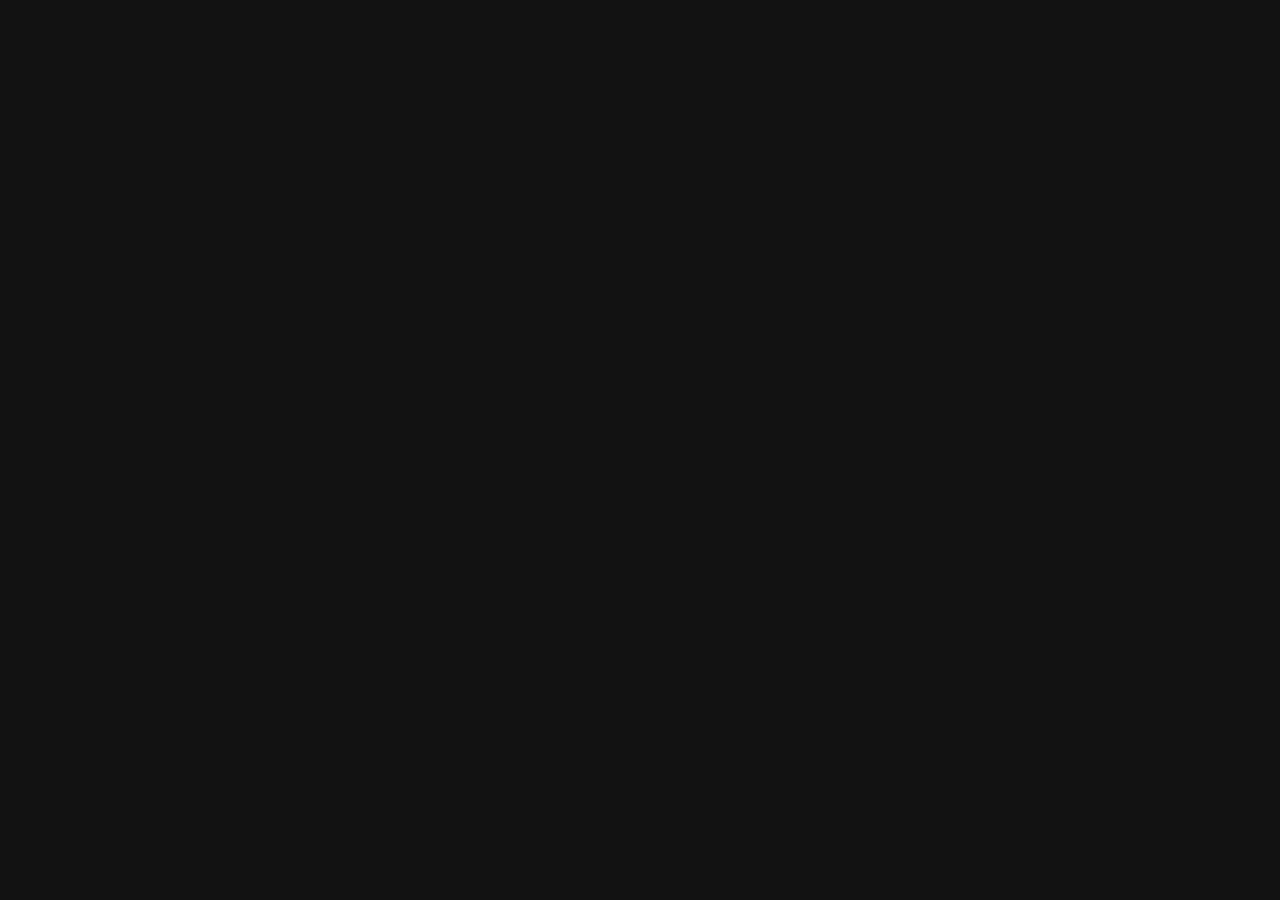
==== commit 5e847c51: "Add files via upload" ====
--- a/index.html
+++ b/index.html
@@ -1,251 +1,43 @@
-<!DOCTYPE html>
-<html lang="pt-br">
-<head>
-    <meta charset="UTF-8">
-    <meta name="viewport" content="width=device-width, initial-scale=1.0">
-    <title>Futuristic JavaScript Lab</title>
-    <link rel="stylesheet" href="./css/style.css">
-</head>
-
-<body>
-    <main class="page">
-        <div class="container">
-            <header class="hero">
-                <h1>JavaScript - primeiros passos</h1>
-                <p>Experimente lógica, entrada e saída em um painel com visual futurista.</p>
-            </header>
-
-            <section class="card">
-                <h2>1. saída → alert()</h2>
-                <button class="btn" onclick="alert('Olá mundo!')">Clique aqui</button>
-            </section>
-
-            <section class="card">
-                <h2>2. saída → document.write()</h2>
-                <p>Escrever texto diretamente na página.</p>
-                <button class="btn" onclick="minhaFuncao()">Clique aqui</button>
-            </section>
-
-            <section class="card">
-                <h2>3. entrada → prompt()</h2>
-                <p>Pede uma informação ao usuário:</p>
-                <button class="btn" onclick="pergunta()">Clique aqui!</button>
-                <div id="res1" class="resultado"></div>
-            </section>
-
-            <section class="card">
-                <h2>4. entrada - input HTML</h2>
-                <p>Campo de entrada tradicional:</p>
-                <div class="form-row">
-                    <input type="text" id="campo1" placeholder="Digite algo">
-                    <button class="btn btn-secondary" onclick="mostrarTexto()">Enviar</button>
-                </div>
-                <div id="res2" class="resultado"></div>
-            </section>
-
-            <section class="card">
-                <h2>5. somar dois valores</h2>
-                <p>Calculadora simples:</p>
-                <div class="form-row">
-                    <input type="number" id="num1" placeholder="Número 1">
-                    <input type="number" id="num2" placeholder="Número 2">
-                </div>
-                <button class="btn btn-primary" onclick="somar()">Somar</button>
-                <div id="res3" class="resultado"></div>
-            </section>
-            <section class="card">
-                <h2> 6. Média Escolar</h2>
-                <p>Insira as 3 notas:</p>
-                <div class="form-row">
-                    <input type="number" id="nota1" placeholder="Nota 1" min="0" max="10" step="0.1">
-                    <input type="number" id="nota2" placeholder="Nota 2" min="0" max="10" step="0.1">
-                    <input type="number" id="nota3" placeholder="Nota 3" min="0" max="10" step="0.1">
-                </div>
-                <button class="btn btn-primary" onclick="calcularMedia()">Calcular Média</button>
-                <div id="res4" class="resultado"></div>
-            </section>
-            <section class="card">
-                <h2> 7. Conversão de Dólar</h2>
-                <p>Insira o valor em Reais:</p>
-                <div class="form-row">
-                    <input type="number" id="reais" placeholder="Valor em Reais" step="0.01">
-                </div>
-                <button class="btn btn-primary" onclick="converterDolar()">Converter para Dólares</button>
-                <div id="res5" class="resultado"></div>
-            </section>
-            <section class="card">
-
-                <h2> 8. Cálculo de Área do Terreno</h2>
-                <button class="btn" onclick="calcularAreaPrompt()">Calcular Área</button>
-                <div id="res7" class="resultado"></div>
-            </section>
-            <section class="card">
-
-                <h2> 9. Antecessor e Sucessor</h2>
-                <button class="btn" onclick="AntecessorSucessor()">Antecessor e Sucessor</button>
-                <div id="res9" class="resultado"></div>
-            </section>
-            <section class="card">
-
-                <h2> 10. Par ou Ímpar</h2>
-                <button class="btn" onclick="ParOuImpar()">Par ou Ímpar</button>
-                <div id="res10" class="resultado"></div>
-            </section>
-            <section class="card">
-
-                <h2> 11. Radar de Velocidade</h2>
-                <button class="btn" onclick="RadardeVelocidade()">Radar de Velocidade</button>
-                <div id="res11" class="resultado"></div>
-            </section>
-            <section class="card">
-
-                <h2> 12. Maior de Idade (Habilitação)</h2>
-                <button class="btn" onclick="MaiordeIdade()">Maior de Idade</button>
-                <div id="res12" class="resultado"></div>
-            </section>
-            <section class="card">
-
-                <h2> 13. Calculadora de IMC</h2>
-                <button class="btn" onclick="CalculadoraIMC()">Calculadora de IMC</button>
-                <div id="res13" class="resultado"></div>
-            </section>
-            <section class="card">
-
-                <h2> 14. Simulador de Desconto Progressivo</h2>
-                <button class="btn" onclick="SimuladorDesconto()">Simulador de Desconto</button>
-                <div id="res14" class="resultado"></div>
-            </section>
-            <section class="card">
-
-                <h2> 15. Comparador de Números </h2>
-                <button class="btn" onclick="ComparadorNumeros()">Comparador de Números</button>
-                <div id="res15" class="resultado"></div>
-            </section>
-            <section class="card">
-
-                <h2> 16. Classificação de Triângulos</h2>
-                <button class="btn" onclick="ClassificacaoTriangulos()">Classificação de Triângulos</button>
-                <div id="res16" class="resultado"></div>
-            </section>
-<section class="card">
-             <h2> 17.  Menu de Bebidas</h2>
-                <button class="btn" onclick="MenuBebidas()">Menu de Bebidas</button>
-                <div id="res17" class="resultado"></div>
-            </section>
-        
-            <section class="card">
-                 <h2> 18.  Vogal ou Consoante </h2>
-                <button class="btn" onclick="VogalOuConsoante()">Vogal ou Consoante</button>
-                <div id="res18" class="resultado"></div>
-            </section>
-
-             <section class="card">
-                 <h2> 19.  Calculadora Simples </h2>
-                <button class="btn" onclick="CalculadoraSimples()">Calculadora Simples</button>
-                <div id="res19" class="resultado"></div>
-            </section>
-             <h2> 20.   Conversor de Moedas Pro </h2>
-                <button class="btn" onclick=" ConversordeMoedasPro()">Calculadora Simples</button>
-                <div id="res20" class="resultado"></div>
-            </section>
-              <section class="card">
-                    <h2> 21.   Contagem Progressiva </h2>
-                    <p id="resultado"></p>
-                    <button class="btn" onclick="ContagemProgressiva()">Contagem Progressiva</button>
-                    <div id="res21" class="resultado"></div>
-                    </section>
-                <section class="card">
-                    <h2>22. Tabuada Dinâmica</h2>
-                    <p id="resultado"></p>
-                    <button class="btn" onclick="TabuadaDinamica()">Tabuada Dinâmica</button>
-                    <div id="res22" class="resultado"></div>
-                    </section>
-                    <section class="card">
-                    <h2>23. Somador de Números</h2>
-                    <p id="res23"></p>
-                    <button class="btn" onclick="SomadordeNúmeros()">Somador de Números</button>
-                    <div id="res23" class="resultado"></div>
-                    </section>
-                    <section class="card">
-                    <h2>24.Apenas os Pares</h2>
-                    <p id="res24"></p>
-                    <button class="btn" onclick="ApenasOsPares()">Apenas os Pares</button>
-                    <div id="res24" class="resultado"></div>
-                    </section>
-                    <section class="card">
-                    <h2>25.Fatorial de um Número</h2>
-                    <p id="res25"></p>
-                    <button class="btn" onclick="Fatorial()">Fatorial</button>
-                    <div id="res25" class="resultado"></div>
-                    </section>
-                    <section class="card">
-                    <h2>26.Validação de Dados</h2>
-                    <p id="res26"></p>
-                    <button class="btn" onclick="ValidacaoDados()">Validação de Dados</button>
-                    <div id="res26" class="resultado"></div>
-                    </section>
-                        <section class="card"> 
-                    <h2>27. Média de Idades</h2>   
-                    <p id="res27"></p>
-                    <button class="btn" onclick="MediaIdades()">Média de Idades</button>
-                    <div id="res27" class="resultado"></div>
-                    </section>
-                    <section class="card">
-                    <h2>28. Lista de Nomes</h2>
-                    <p id="res28"></p>
-                    <button class="btn" onclick="ListaNomes()">Lista de Nomes</button>
-                    <div id="res28" class="resultado"></div>
-                    </section>
-                    <section class="card">
-                    <h2>29. Maior Valor no Array</h2>
-                    <p id="res29"></p>
-                    <button class="btn" onclick="MaiorValorArray()">Maior Valor no Array</button>
-                    <div id="res29" class="resultado"></div>
-                    </section>
-                    <section class="card">
-                    <h2>30. Inversor de Ordem</h2>
-                    <p id="res30"></p>
-                    <button class="btn" onclick="InversorOrdem()">Inversor de Ordem</button>
-                    <div id="res30" class="resultado"></div>
-                    </section>
-                    <section class="card">
-                    <h2>31. Localizador de Nomes</h2>
-                    <p id="res31"></p>
-                    <button class="btn" onclick="LocalizadordeNomes()">Localizadorde Nomes   </button>
-                    <div id="res31" class="resultado"></div> 
-                    </section>
-                    <section class="card">
-                    <h2>32. Filtro de Notas</h2>
-                    <p id="res32"></p>
-                    <button class="btn" onclick="FiltroNotas()">Filtro de Notas</button>
-                    <div id="res32" class="resultado"></div>          
-                      </section>   
-                      <section class="card">
-                    <h2>33.  Login de Acesso </h2>
-                    <p id="res33"></p>
-                    <button class="btn" onclick="LogindeAcesso()"> LogindedeAcesso </button>
-                    <div id="res33" class="resultado"></div>          
-                      </section> 
-                       <section class="card">
-                    <h2>34.  Média de Vendas Mensais  </h2>
-                    <p id="res34"></p>
-                    <button onclick="MediadeVendasMensais()">Calcular</button>
-                    <div id="res34" class="resultado"></div>          
-                      </section> 
-                        <section class="card">
-                    <h2>35.  Carrinho de Compras Simples  </h2>
-                    <p id="res35"></p>
-                    <button class="btn" onclick="carrinhodeCompras()">Carrinho de Compras</button>
-                    <div id="res35" class="resultado"></div>          
-                      </section> 
-
-
-
-
-
-        </div>
-    </main>
-<Script src="./js/script.js"></script>
-
-</body>
-</html>+<!DOCTYPE html>
+<html lang="pt-BR">
+<head>
+    <meta charset="UTF-8">
+    <meta name="viewport" content="width=device-width, initial-scale=1.0">
+    <title>Consulta de Alunos</title>
+    <style>
+        body {
+            font-family: Arial, sans-serif;
+            background-color: #121212;
+            color: #e0e0e0;
+            padding: 20px;
+        }
+        h1 {
+            color: #ffffff;
+        }
+        /* Estilização básica do botão */
+        .btn-carregar {
+            background-color: #007bff;
+            color: white;
+            border: none;
+            padding: 10px 20px;
+            font-size: 16px;
+            border-radius: 5px;
+            cursor: pointer;
+            margin-bottom: 20px;
+            transition: background 0.2s;
+        }
+        .btn-carregar:hover {
+            background-color: #0056b3;
+        }
+        .card-aluno {
+            background-color: #1e1e1e;
+            border: 1px solid #333;
+            padding: 15px;
+            margin-bottom: 10px;
+            border-radius: 5px;
+        }
+        .status-ativo { color: #4caf50; font-weight: bold; }
+        .status-inativo { color: #f44336; font-weight: bold; }
+    </style>
+</head>
+<body>
